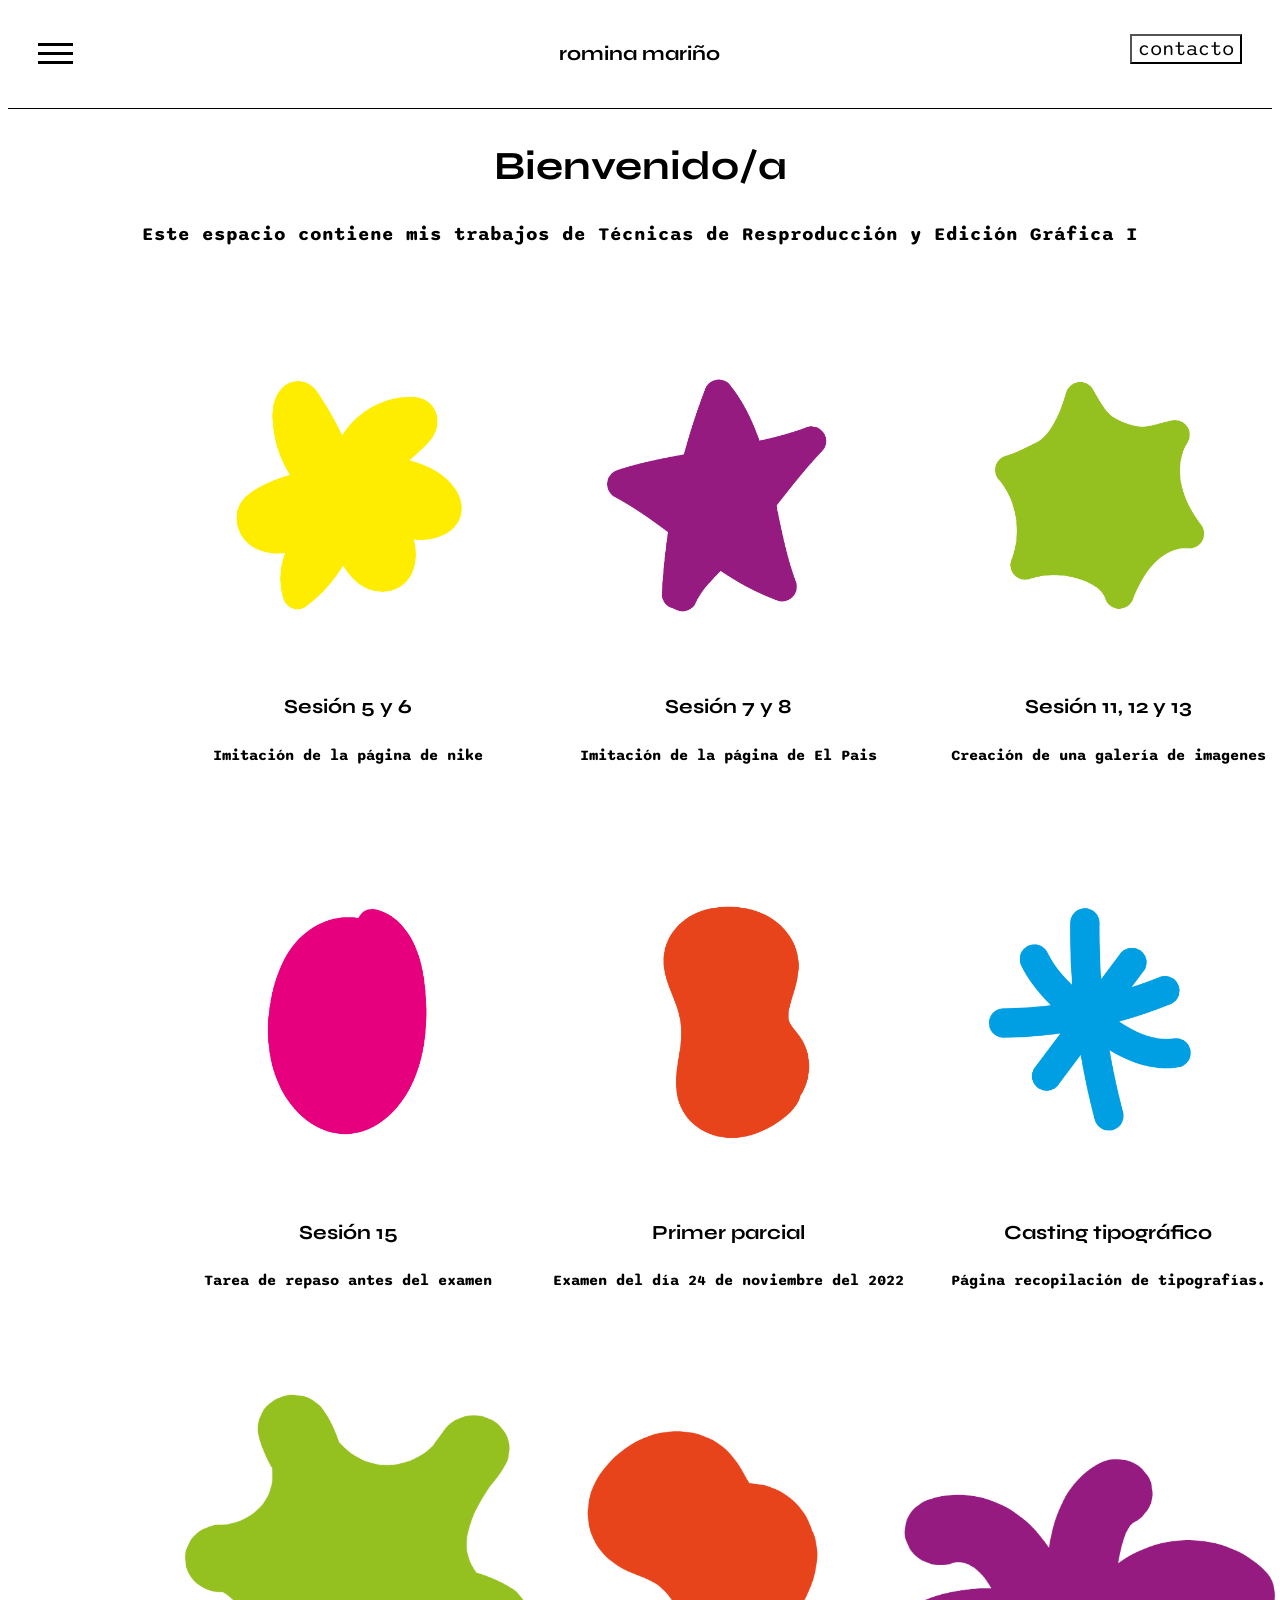
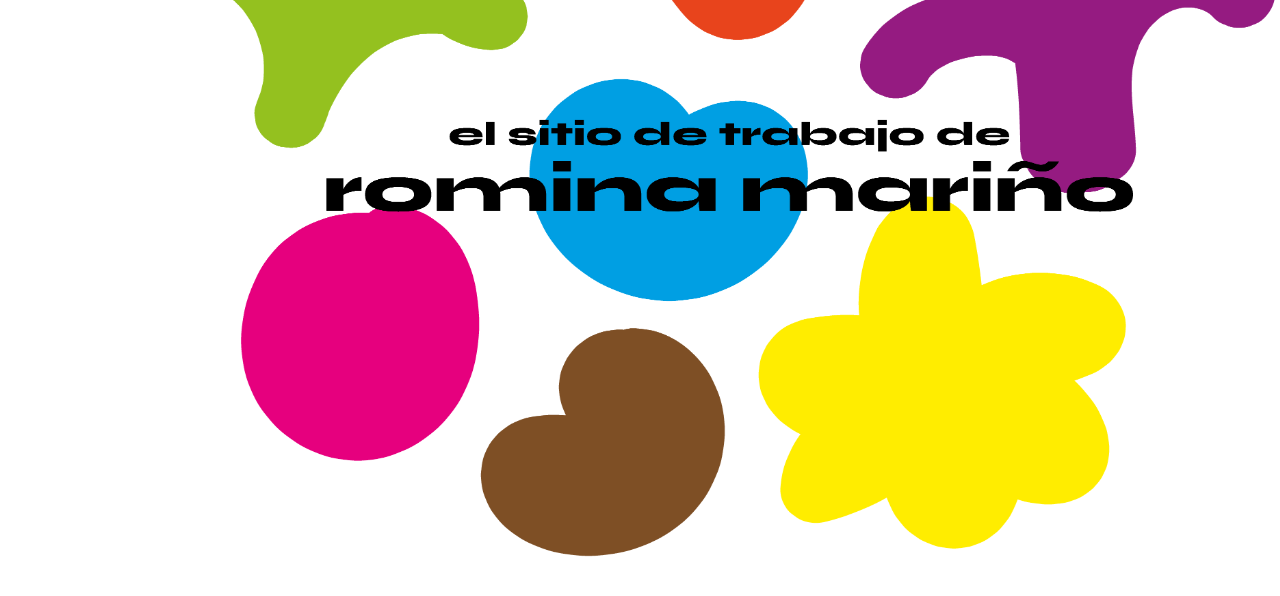
==== index.html @ 1c9a135b "tipografias" ====
<!DOCTYPE html>
<html>

<head>
    <link rel="stylesheet" href="estilo.css">
    <title>Inicio</title>
    <link rel="preconnect" href="https://fonts.googleapis.com">
<link rel="preconnect" href="https://fonts.gstatic.com" crossorigin>
<link href="https://fonts.googleapis.com/css2?family=Sono&family=Space+Mono&family=Syne:wght@800&display=swap" rel="stylesheet">
</head>

<body>

    <div class="encabezado">
        <div class="left">
            <div class="container" onclick="myFunction(this)">
                <div class="bar1"></div>
                <div class="bar2"></div>
                <div class="bar3"></div>
            </div>
        </div>

        <script>
            function myFunction(x) {
                x.classList.toggle("change");
            }
        </script>

        <div class="center">
            <h1>romina mariño</h1>
        </div>
        <div class="right">
            <a class="instagram" href="https://www.instagram.com/romihacecosaschulis/" target="_blank"><button>contacto</button></a>
        </div>
    </div>
    <hr>

    <div class="bienvenida">
        <h2>Bienvenido/a</h2>
        <h3>Este espacio contiene mis trabajos de Técnicas de Resproducción y Edición Gráfica I</h3>

    </div>

    <div class="trabajos1">
        <div class="nike">
            <a href="./nike/index.html" target="_blank"> <img class="zoom"
                src="./img/icono web-05.png"> </a>
            <h4>Sesión 5 y 6</h4>
            <h5>Imitación de la página de nike</h5>
        </div>
        <div class="pais">
            <a href="./pais_RominaMarino/index.html" target="_blank"> <img class="zoom" src="./img/Sin titulo-1.png"> </a>
            <h4>Sesión 7 y 8</h4>
            <h5>Imitación de la página de El Pais</h5>
        </div>
        <div class="galeria">
            <a href="./galeria_RominaMarino/index.html" target="_blank"> <img class="zoom" src="./img/Sin titulo-1-06.png"> </a>
            <h4>Sesión 11, 12 y 13</h4>
            <h5>Creación de una galería de imagenes</h5>
        </div>
        
        </div>
        
        <div class="trabajos2">
            <div class="sesion">
                <a href="./sesion 15/index.html" target="_blank"> <img class="zoom" src="./img/icono-04.png"> </a>
                <h4>Sesión 15</h4>
                <h5>Tarea de repaso antes del examen</h5>
            </div>
            <div class="parcial">
                <a href="./primer parcial/index.html" target="_blank"> <img class="zoom" src="./img/icono-03.png"> </a>
                <h4>Primer parcial</h4>
                <h5>Examen del día 24 de noviembre del 2022</h5>
            </div>
            <div>
                <a href="./tipografias/index.html" target="_blank"> <img class="zoom" src="./img/icono-02.png"> </a>
                <h4>Casting tipográfico</Canvas></h4>
                <h5>Página recopilación de tipografías.</h5>
            </div>
        
        </div>

        <div class="pie">
            <img class="fondo" src="./img/fondo web.png"> </a>
        </div>
    
        
        </body>
        
        </html>
---- estilo.css ----
.container {
  display: inline-block;
  cursor: pointer;
}

.bar1, .bar2, .bar3 {
  width: 35px;
  height: 3px;
  background-color: black;
  margin: 6px 0;
  transition: 0.4s;
}

.change .bar1 {
  transform: translate(0, 11px) rotate(-45deg);
}

.change .bar2 {
    opacity: 0;
}

.change .bar3 {
  transform: translate(0, -11px) rotate(45deg);
}

h1 {
    font-family: 'Syne', sans-serif;
    font-size: 20px;
    color: black;
}

button {
    font-family: 'Sono', sans-serif;
    background-color: white;
    font-size: 20px;
    color: black;
    margin-bottom: 10px;
}

.encabezado {
    display: flex;
    padding-top: 20px;
    padding-bottom: 20px;
}
.center {
    flex: 1;
    display: flex;
    justify-content: center;
}
.left {
    flex: 1;
    display: flex;
    justify-content: left;
    align-items: center;
    padding-left: 30px;
}
.right {
    flex: 1;
    display: flex;
    justify-content: right;
    align-items: center;
    padding-right: 30px;
}


hr {
    height:1px;
    border-width:0;
    color: black;
    background-color: black;
}

h2 {
    font-family: 'Syne', sans-serif;
    font-size: 40px;
    color: black;
    text-align: center;
}

h3 {
    font-family: 'Sono', sans-serif;
    font-size: 20 px;
    text-align: center;
}

.trabajos1 {
    display: flex;
    padding-top: 50px;
    text-align: center;
    justify-content: space-between;
    padding-left: 150px;
    padding-right: 150px;
} 

.zoom:hover {
  animation-name: spin;
  animation-duration: 5000ms;
  animation-iteration-count: infinite;
  animation-timing-function: linear; 
  cursor: pointer;
}

@keyframes spin {
    from {
        transform:rotate(0deg);
    }
    to {
        transform:rotate(360deg);
    }
}


h4 {
    font-family: 'Syne', sans-serif;
    font-size: 20px;
}

h5 {
    font-family: 'Sono', sans-serif;
    font-size: 15px;
}

.zoom {
    width: 350px;
    height: 350px;
    padding-left: 15px;
    padding-right: 15px;
}

.trabajos2 {
    display: flex;
    padding-top: 50px;
    text-align: center;
    justify-content: space-between;
    padding-left: 150px;
    padding-right: 150px;
} 

.fondo {
    width: 1200px;
    height: 800px;
    padding-top: 70px;
    padding-left: 120px;
    padding-right: 30px;
}
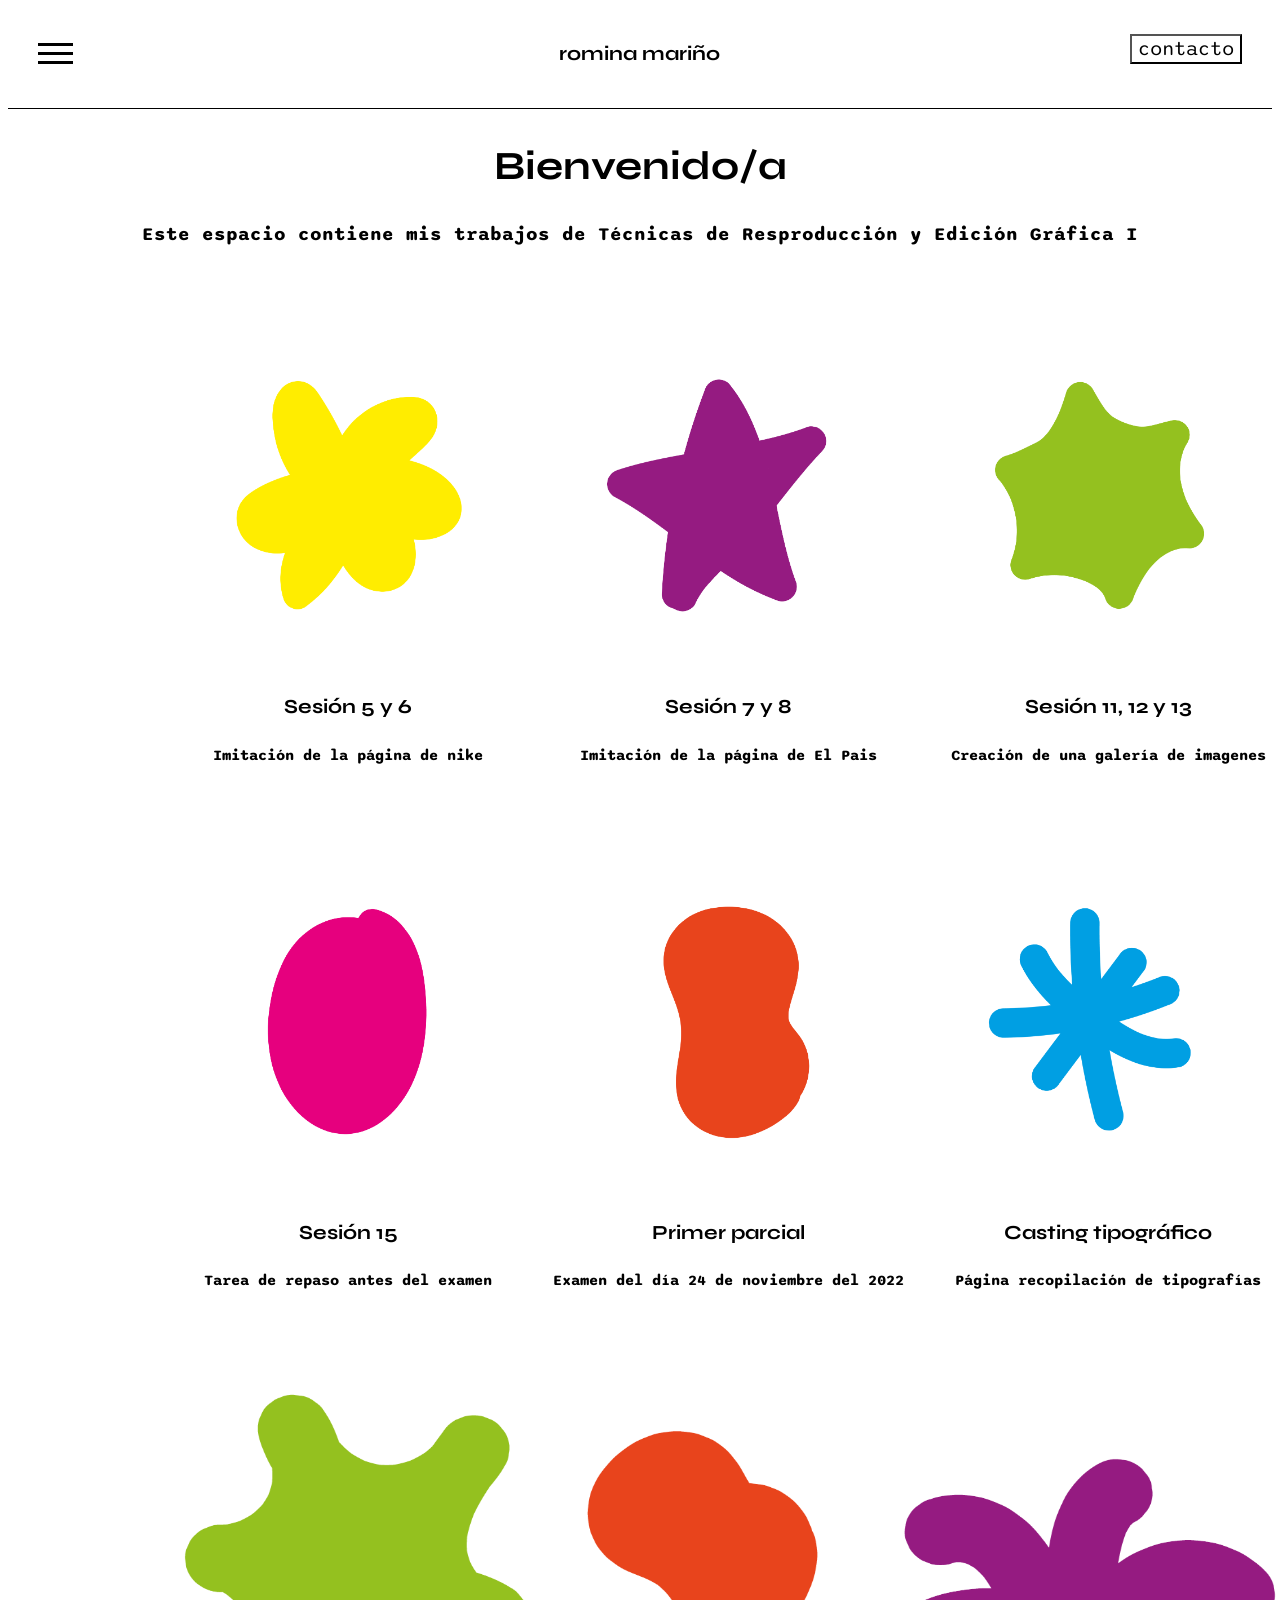
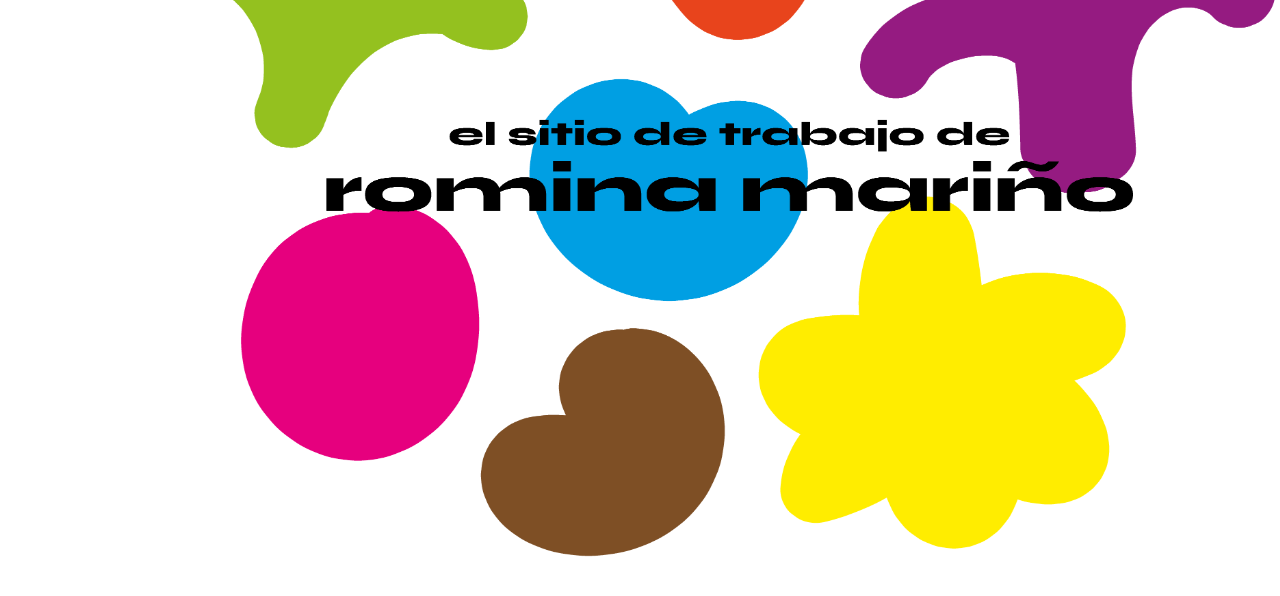
==== commit 73d535d0: "sin punto" ====
--- a/index.html
+++ b/index.html
@@ -75,7 +75,7 @@
             <div>
                 <a href="./tipografias/index.html" target="_blank"> <img class="zoom" src="./img/icono-02.png"> </a>
                 <h4>Casting tipográfico</Canvas></h4>
-                <h5>Página recopilación de tipografías.</h5>
+                <h5>Página recopilación de tipografías</h5>
             </div>
         
         </div>
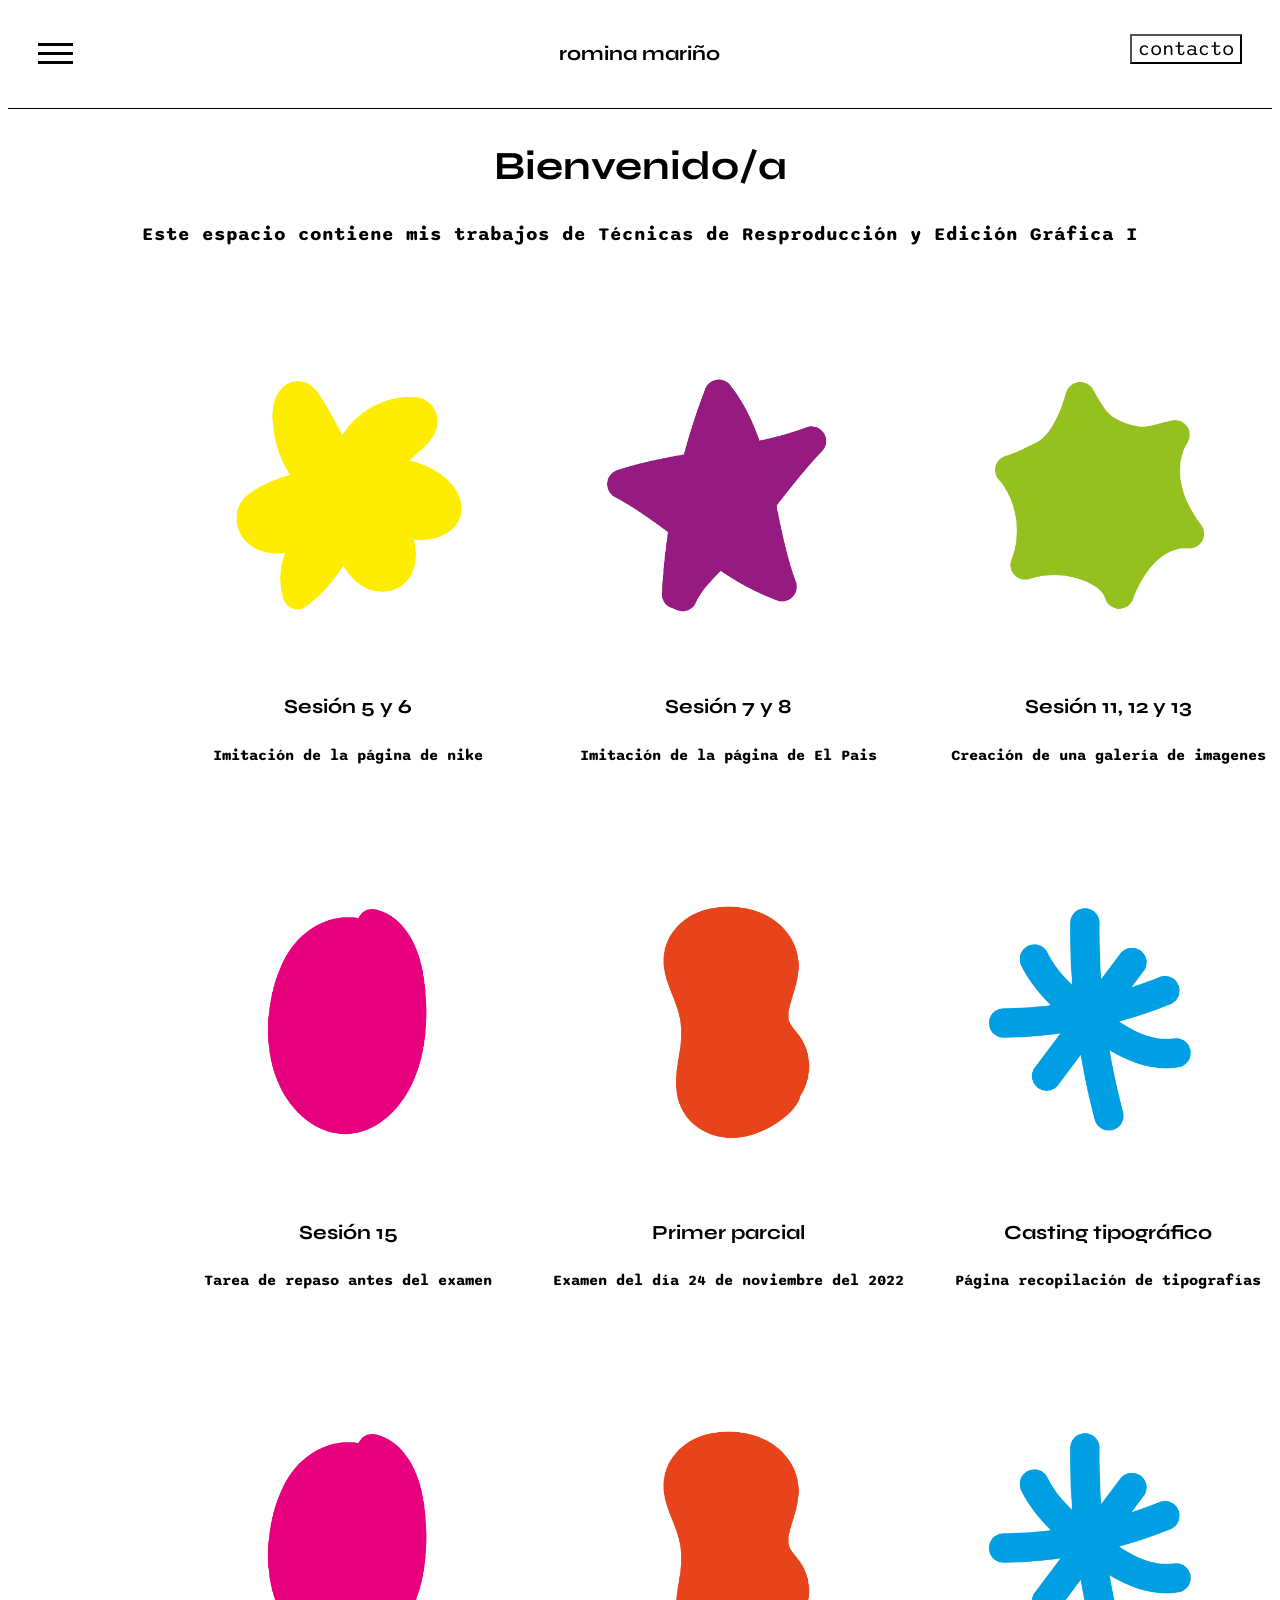
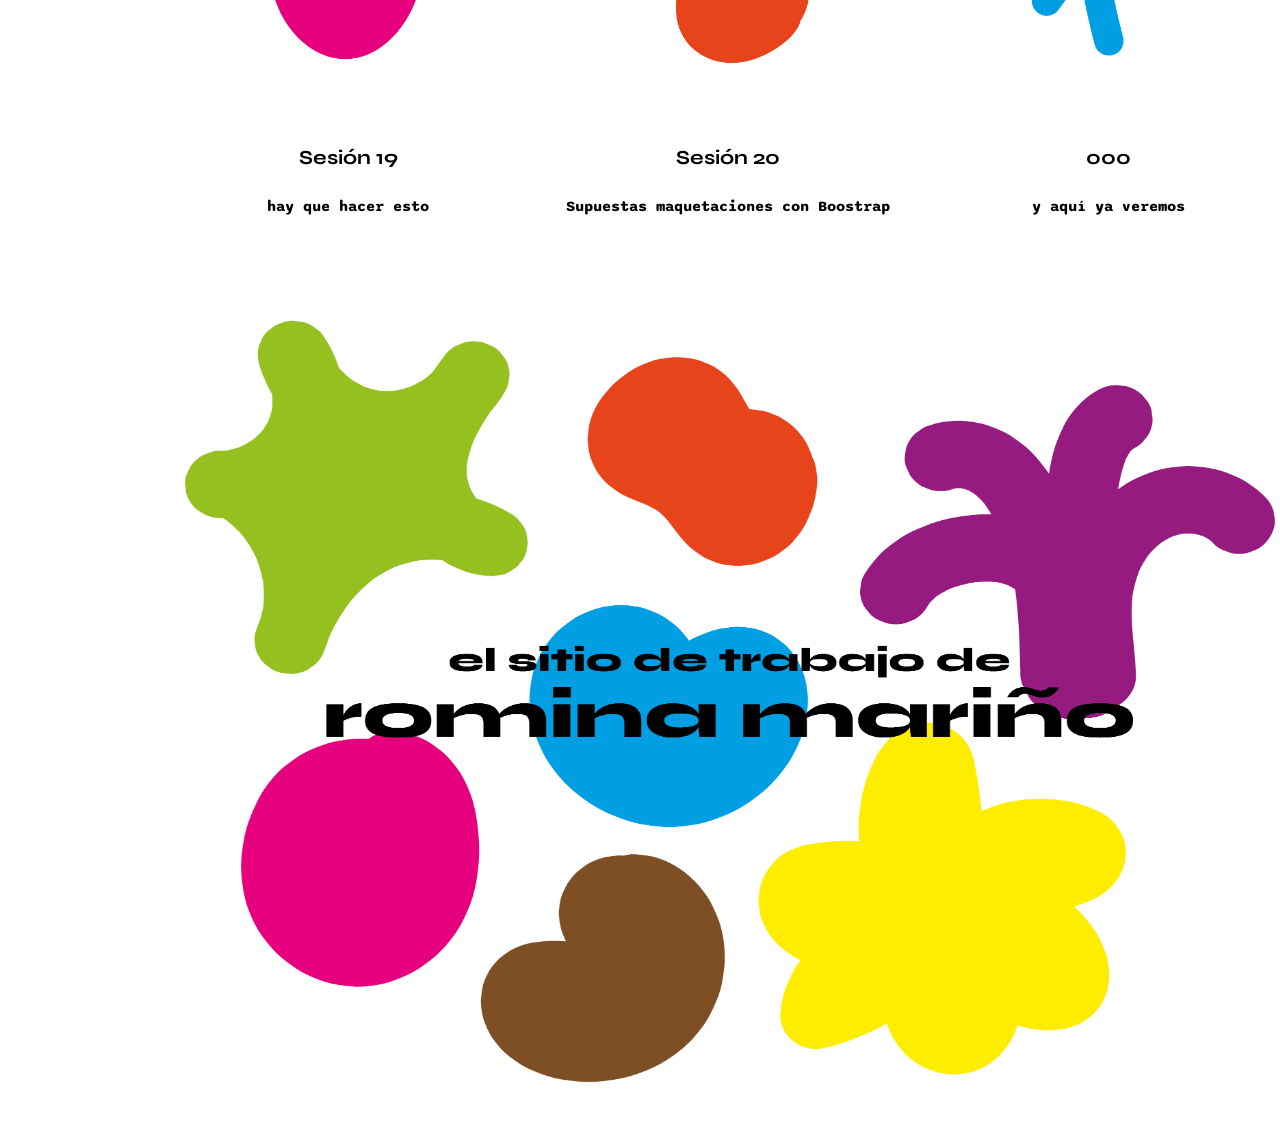
==== commit 5c533648: "dominguito" ====
--- a/index.html
+++ b/index.html
@@ -80,6 +80,25 @@
         
         </div>
 
+        <div class="trabajos3">
+            <div class="sesion">
+                <a href="" target="_blank"> <img class="zoom" src="./img/icono-04.png"> </a>
+                <h4>Sesión 19</h4>
+                <h5>hay que hacer esto</h5>
+            </div>
+            <div class="parcial">
+                <a href="./sesion 20/index.html" target="_blank"> <img class="zoom" src="./img/icono-03.png"> </a>
+                <h4>Sesión 20</h4>
+                <h5>Supuestas maquetaciones con Boostrap</h5>
+            </div>
+            <div>
+                <a href="" target="_blank"> <img class="zoom" src="./img/icono-02.png"> </a>
+                <h4>000</Canvas></h4>
+                <h5>y aquí ya veremos</h5>
+            </div>
+        
+        </div>
+
         <div class="pie">
             <img class="fondo" src="./img/fondo web.png"> </a>
         </div>
--- a/estilo.css
+++ b/estilo.css
@@ -144,3 +144,11 @@
     padding-right: 30px;
 }
 
+.trabajos3 {
+    display: flex;
+    padding-top: 50px;
+    text-align: center;
+    justify-content: space-between;
+    padding-left: 150px;
+    padding-right: 150px;
+} 
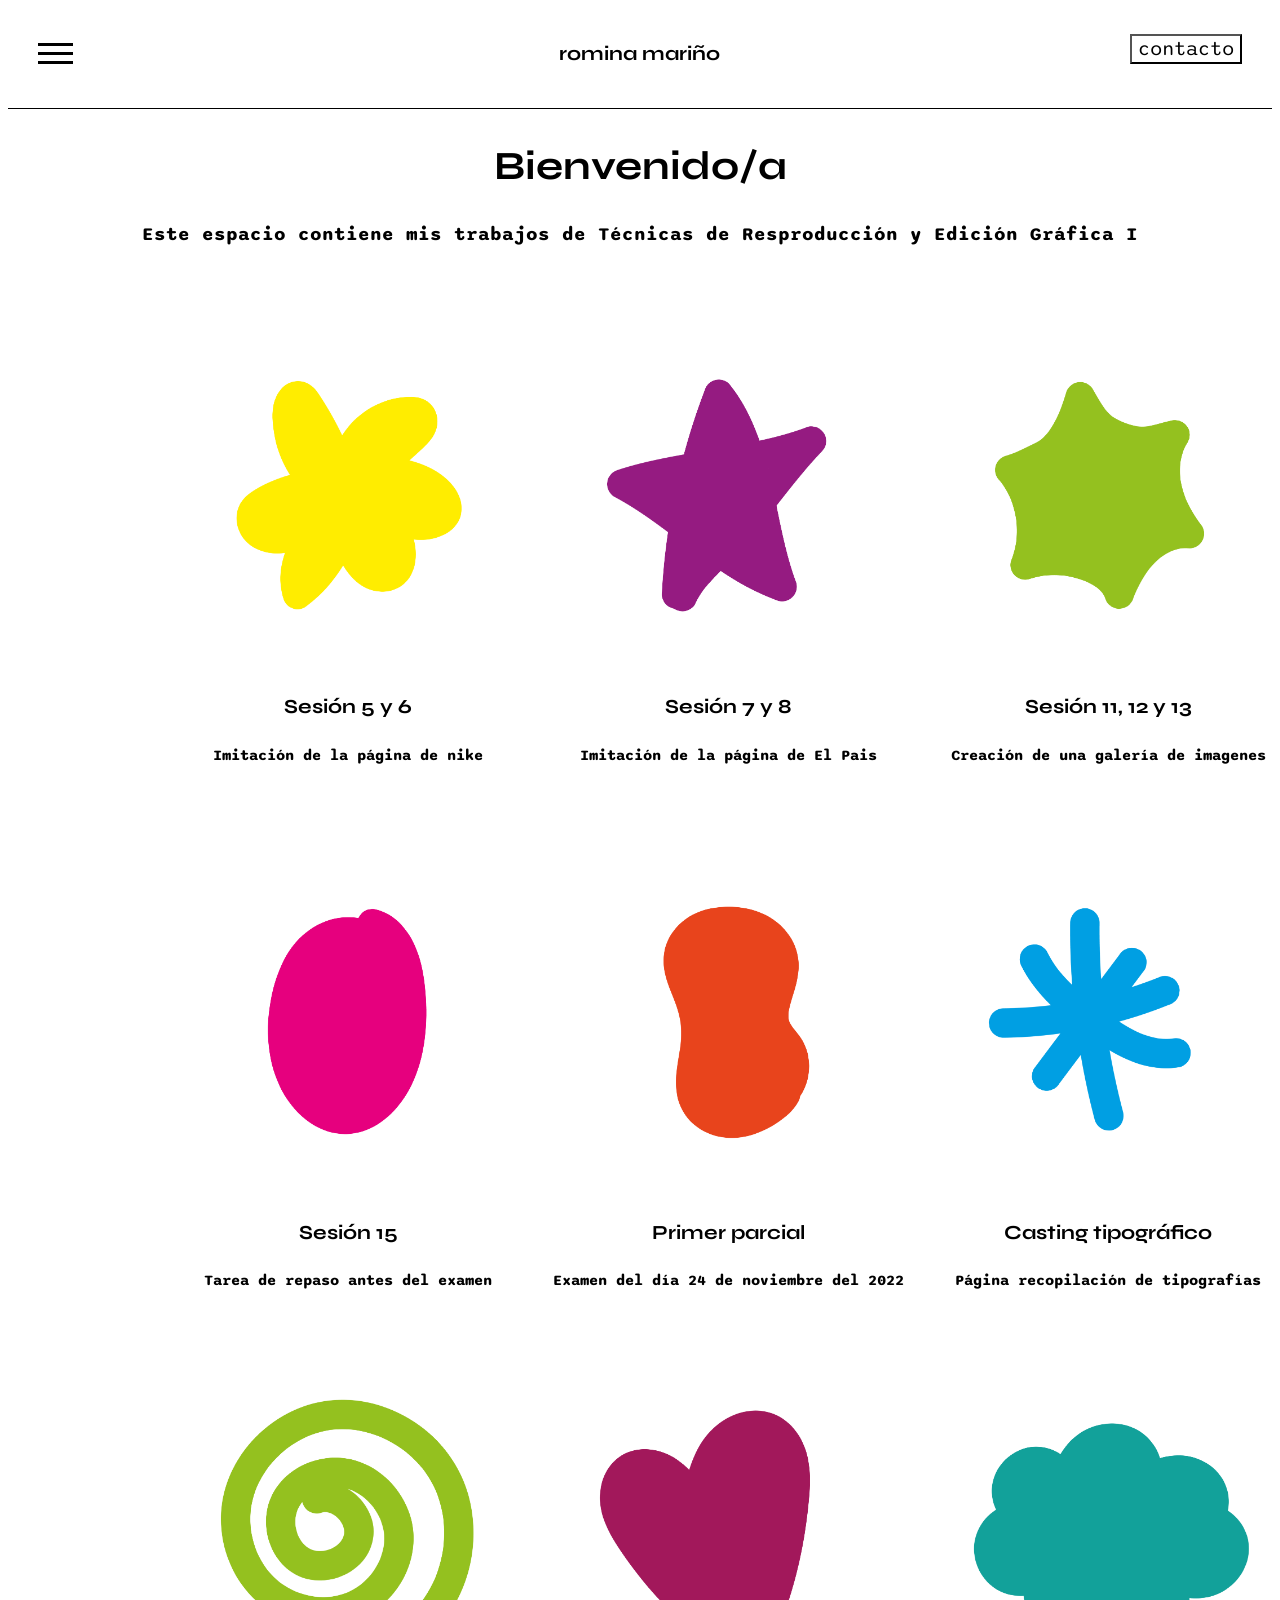
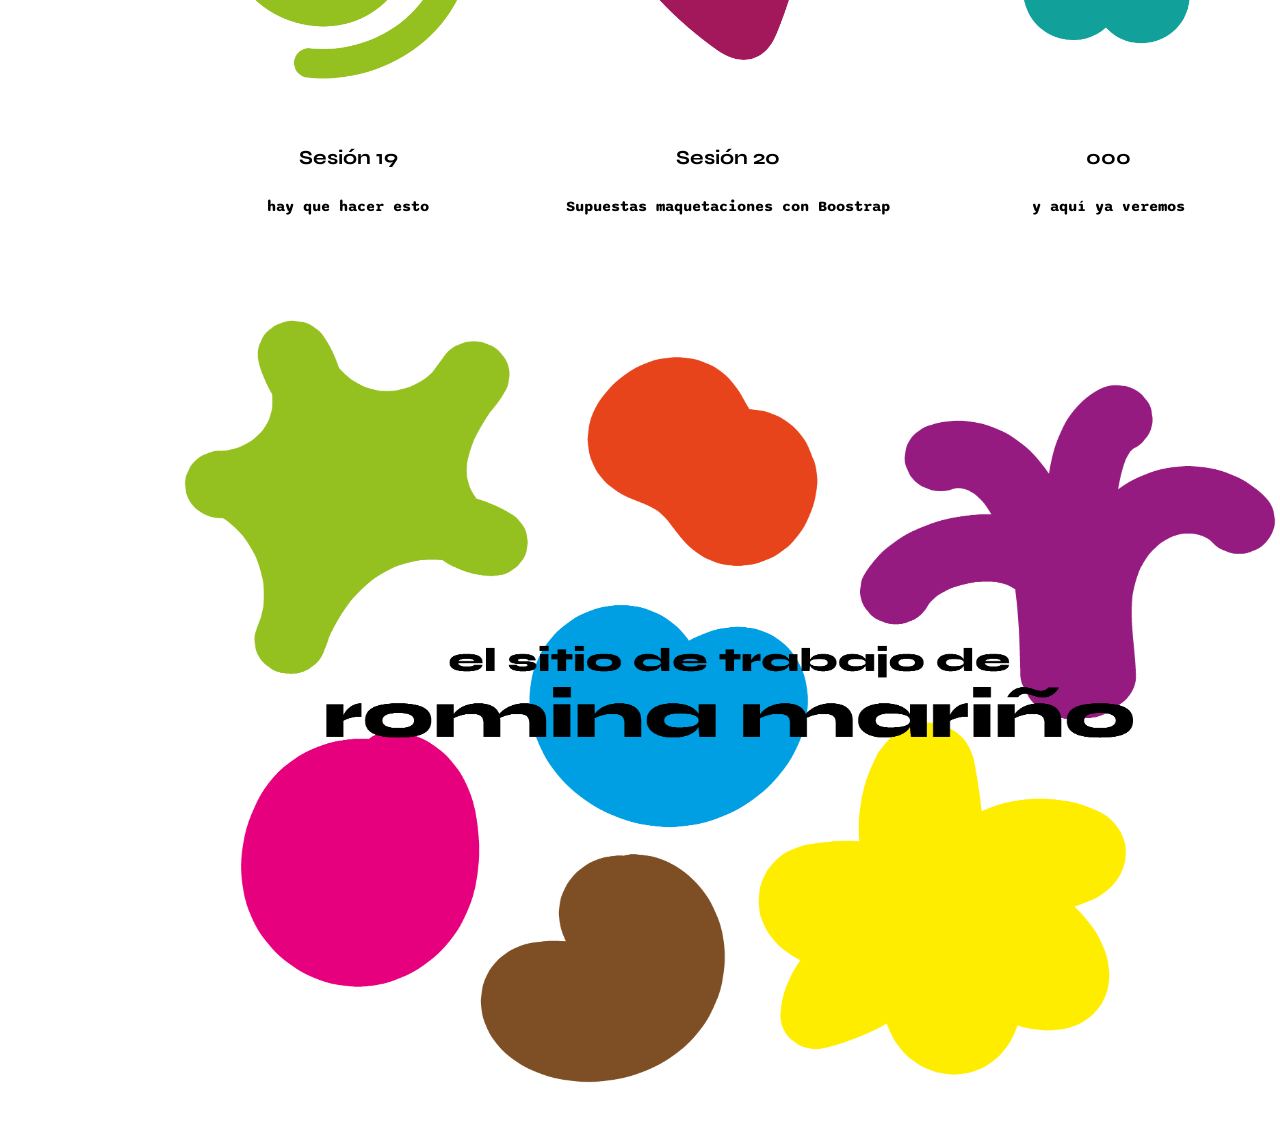
==== commit ecb025f9: "nuevos iconos" ====
--- a/index.html
+++ b/index.html
@@ -82,17 +82,17 @@
 
         <div class="trabajos3">
             <div class="sesion">
-                <a href="" target="_blank"> <img class="zoom" src="./img/icono-04.png"> </a>
+                <a href="" target="_blank"> <img class="zoom" src="./img/icono_7.png"> </a>
                 <h4>Sesión 19</h4>
                 <h5>hay que hacer esto</h5>
             </div>
             <div class="parcial">
-                <a href="./sesion 20/index.html" target="_blank"> <img class="zoom" src="./img/icono-03.png"> </a>
+                <a href="./sesion 20/index.html" target="_blank"> <img class="zoom" src="./img/icono_8.png"> </a>
                 <h4>Sesión 20</h4>
                 <h5>Supuestas maquetaciones con Boostrap</h5>
             </div>
             <div>
-                <a href="" target="_blank"> <img class="zoom" src="./img/icono-02.png"> </a>
+                <a href="" target="_blank"> <img class="zoom" src="./img/icono_9.png"> </a>
                 <h4>000</Canvas></h4>
                 <h5>y aquí ya veremos</h5>
             </div>
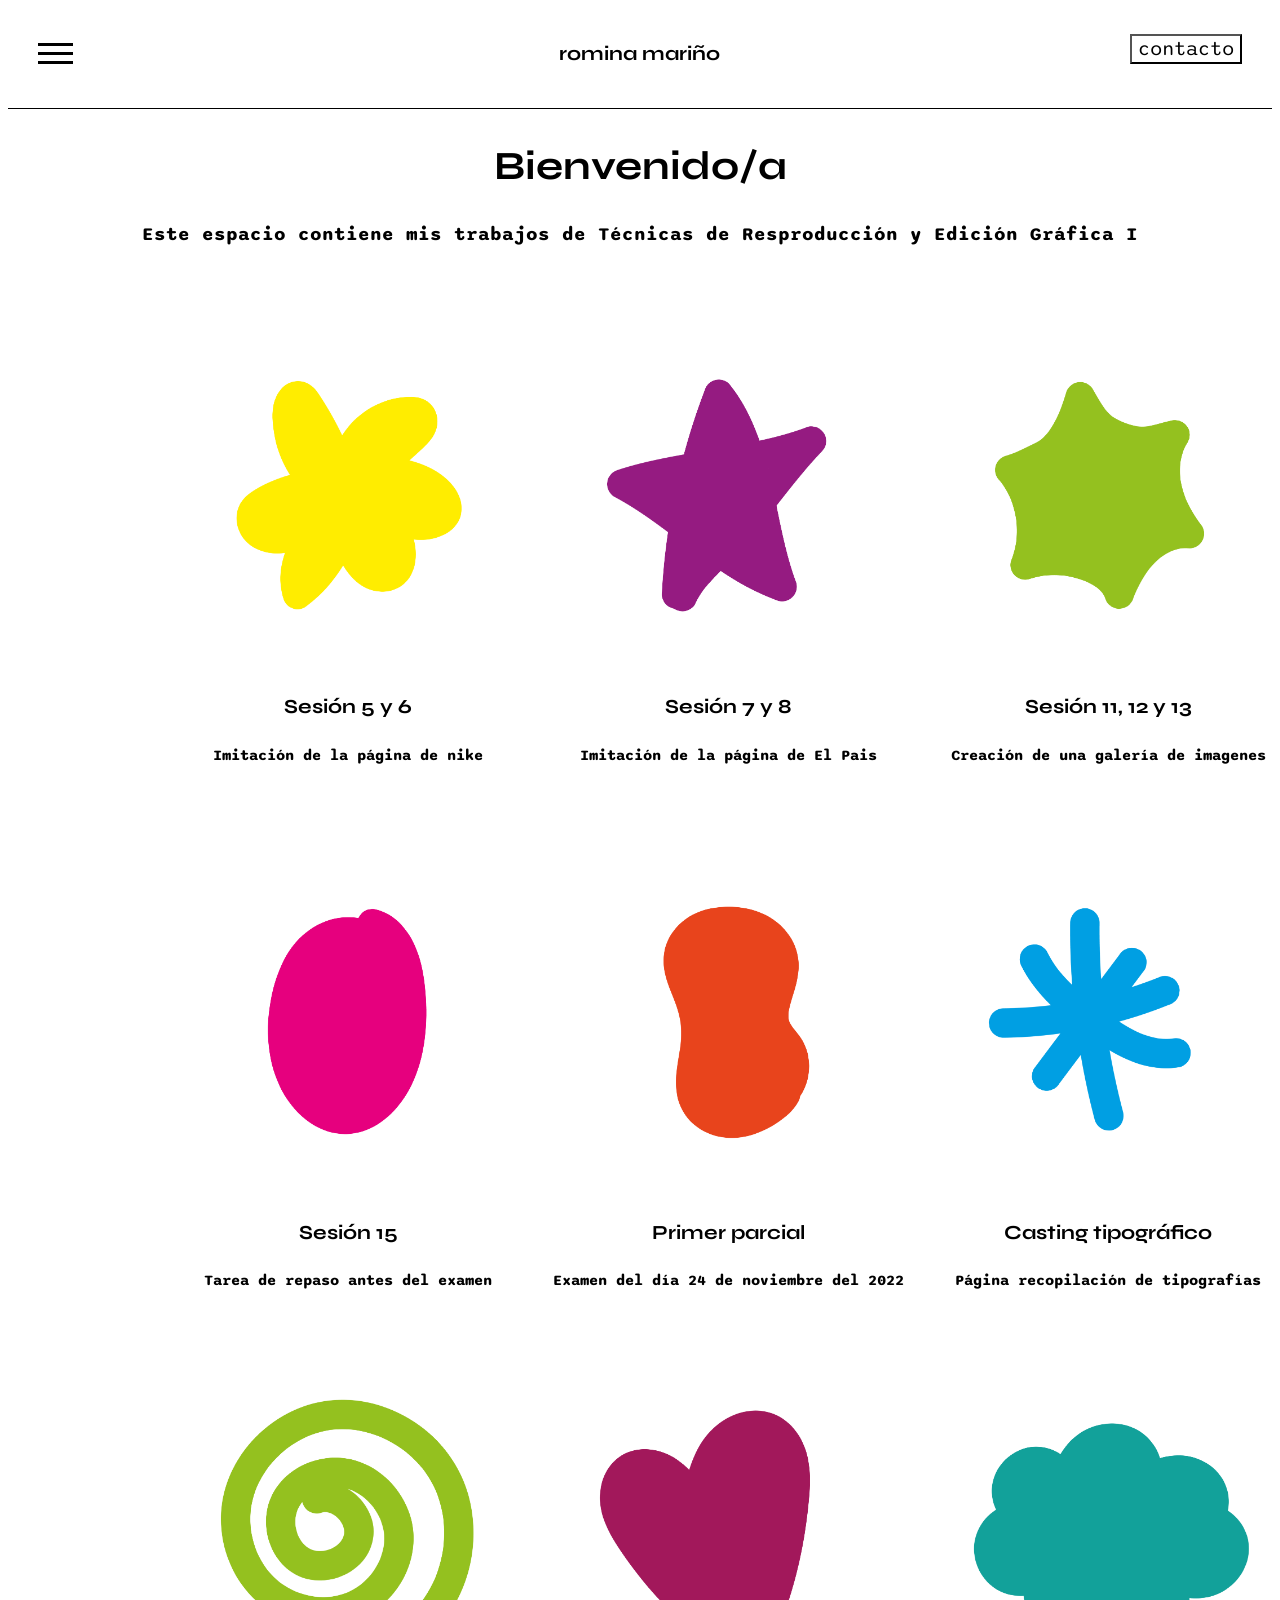
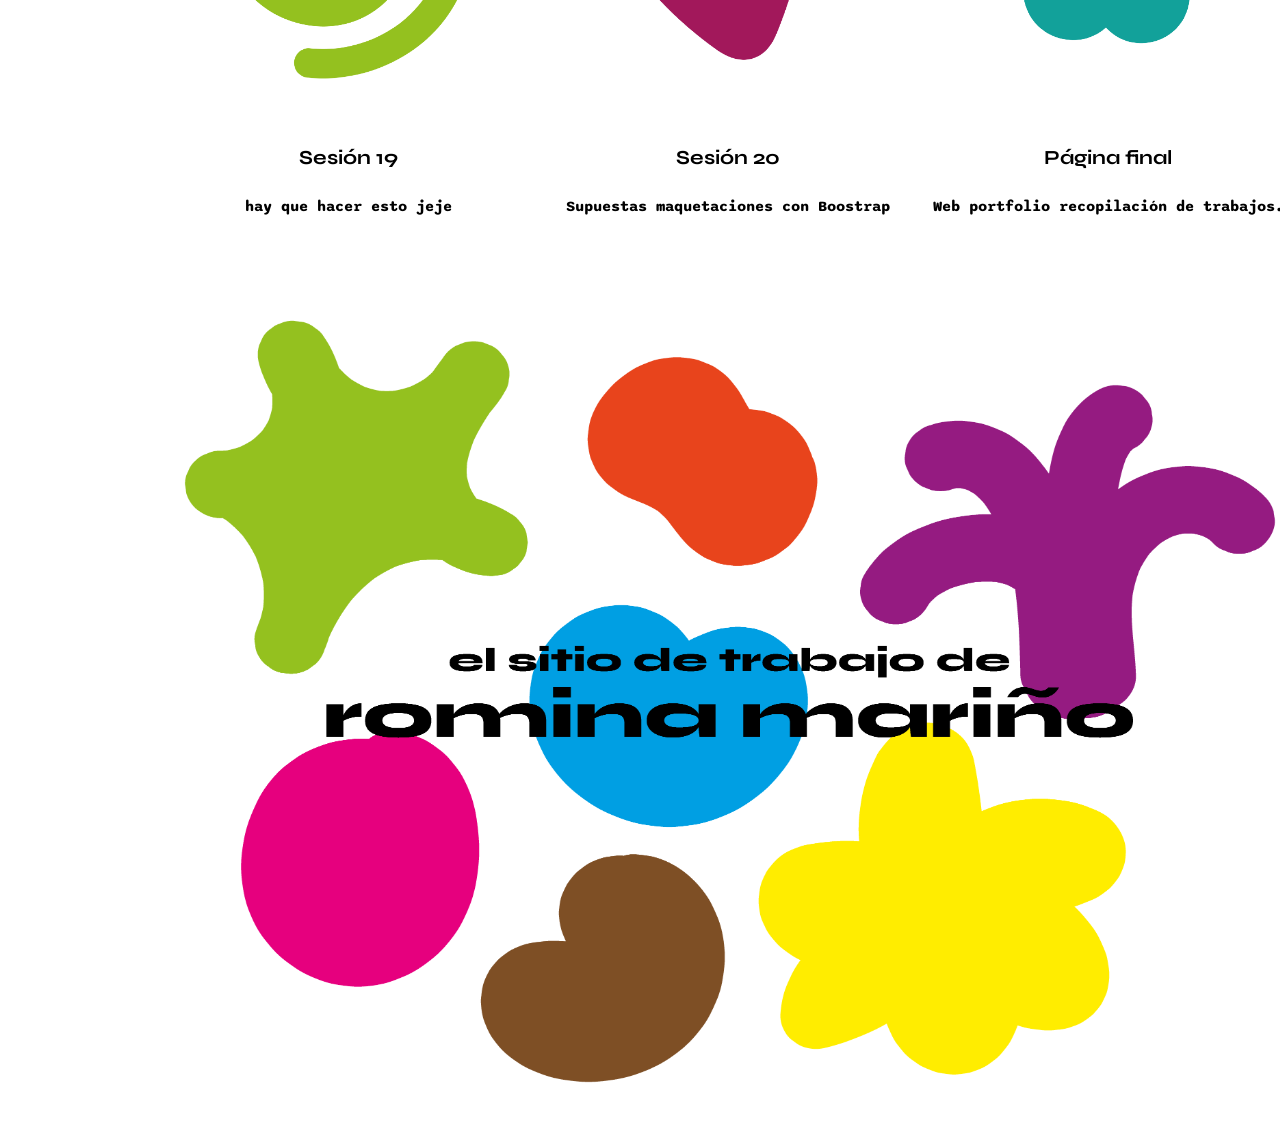
==== commit c657cbb4: "enlaces nuevos" ====
--- a/index.html
+++ b/index.html
@@ -84,7 +84,7 @@
             <div class="sesion">
                 <a href="" target="_blank"> <img class="zoom" src="./img/icono_7.png"> </a>
                 <h4>Sesión 19</h4>
-                <h5>hay que hacer esto</h5>
+                <h5>hay que hacer esto jeje</h5>
             </div>
             <div class="parcial">
                 <a href="./sesion 20/index.html" target="_blank"> <img class="zoom" src="./img/icono_8.png"> </a>
@@ -92,9 +92,9 @@
                 <h5>Supuestas maquetaciones con Boostrap</h5>
             </div>
             <div>
-                <a href="" target="_blank"> <img class="zoom" src="./img/icono_9.png"> </a>
-                <h4>000</Canvas></h4>
-                <h5>y aquí ya veremos</h5>
+                <a href="./web final/index_porfolio.html" target="_blank"> <img class="zoom" src="./img/icono_9.png"> </a>
+                <h4>Página final</Canvas></h4>
+                <h5>Web portfolio recopilación de trabajos.</h5>
             </div>
         
         </div>
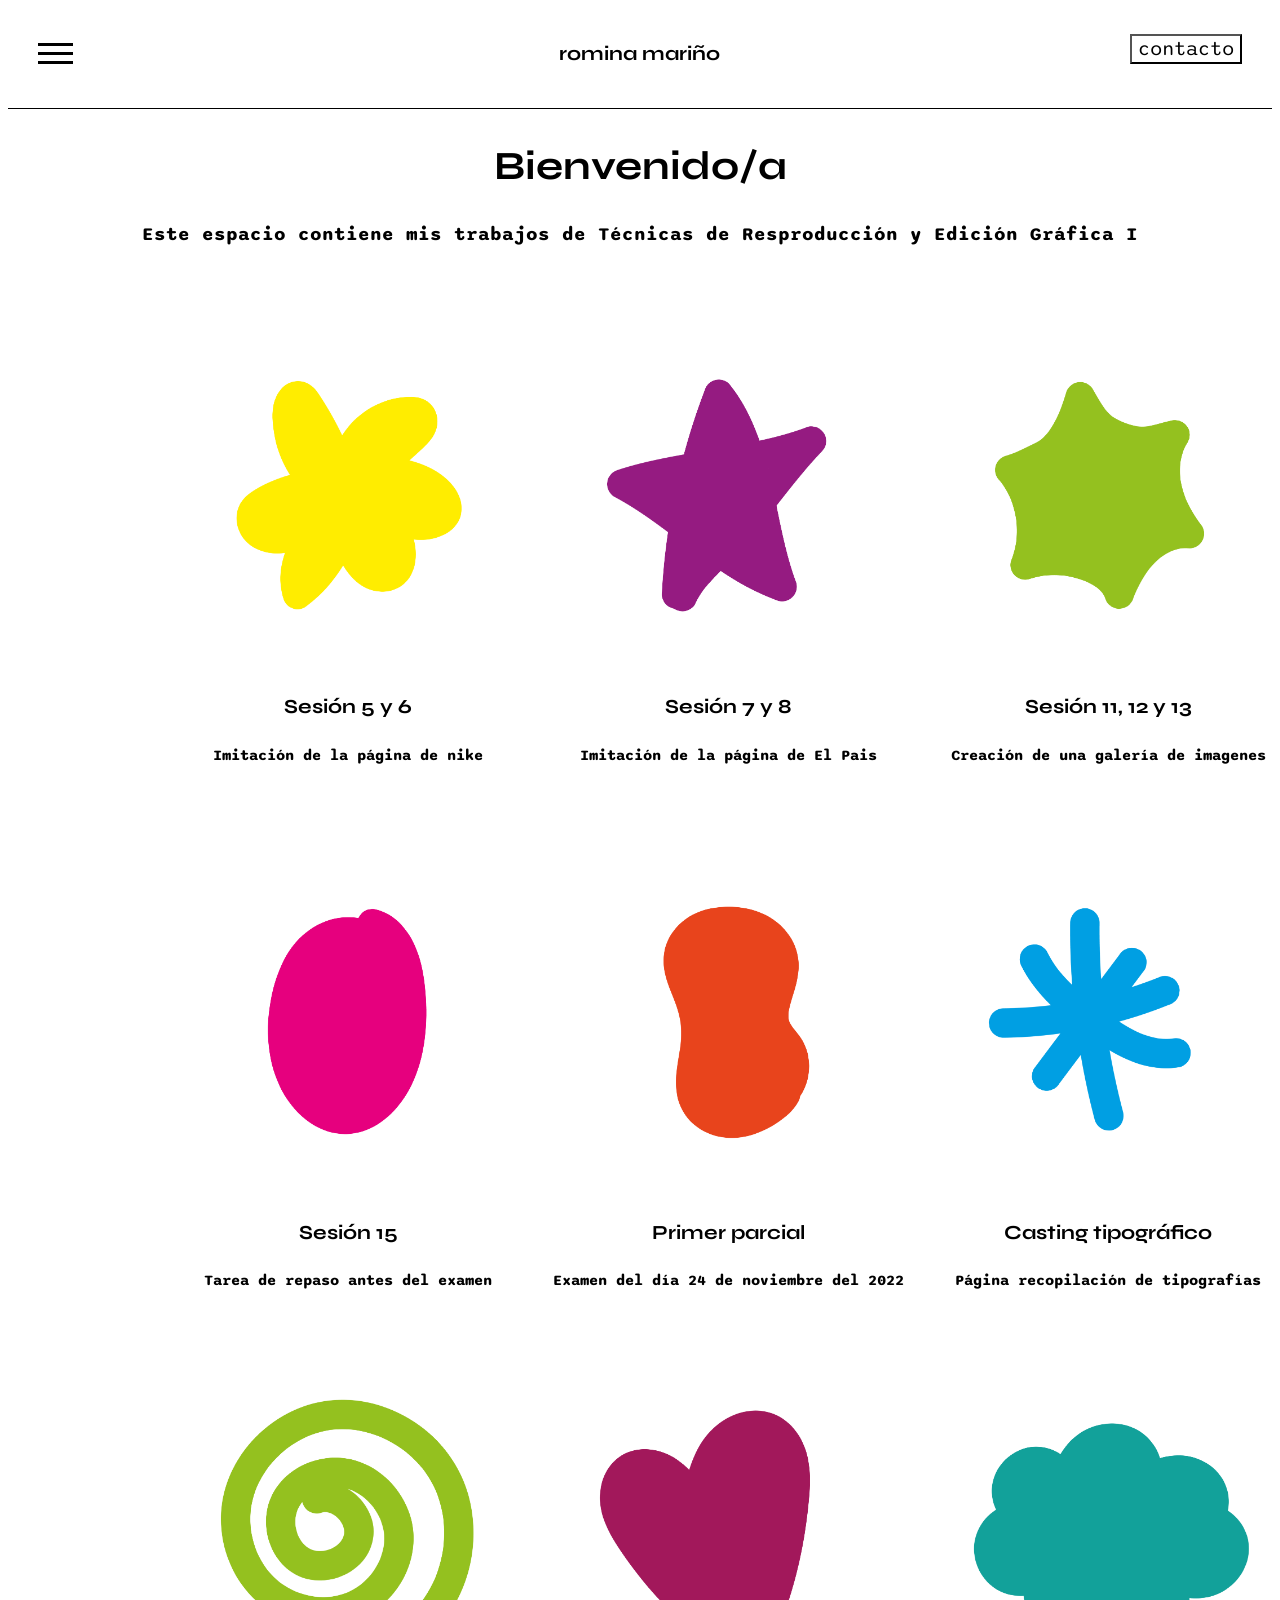
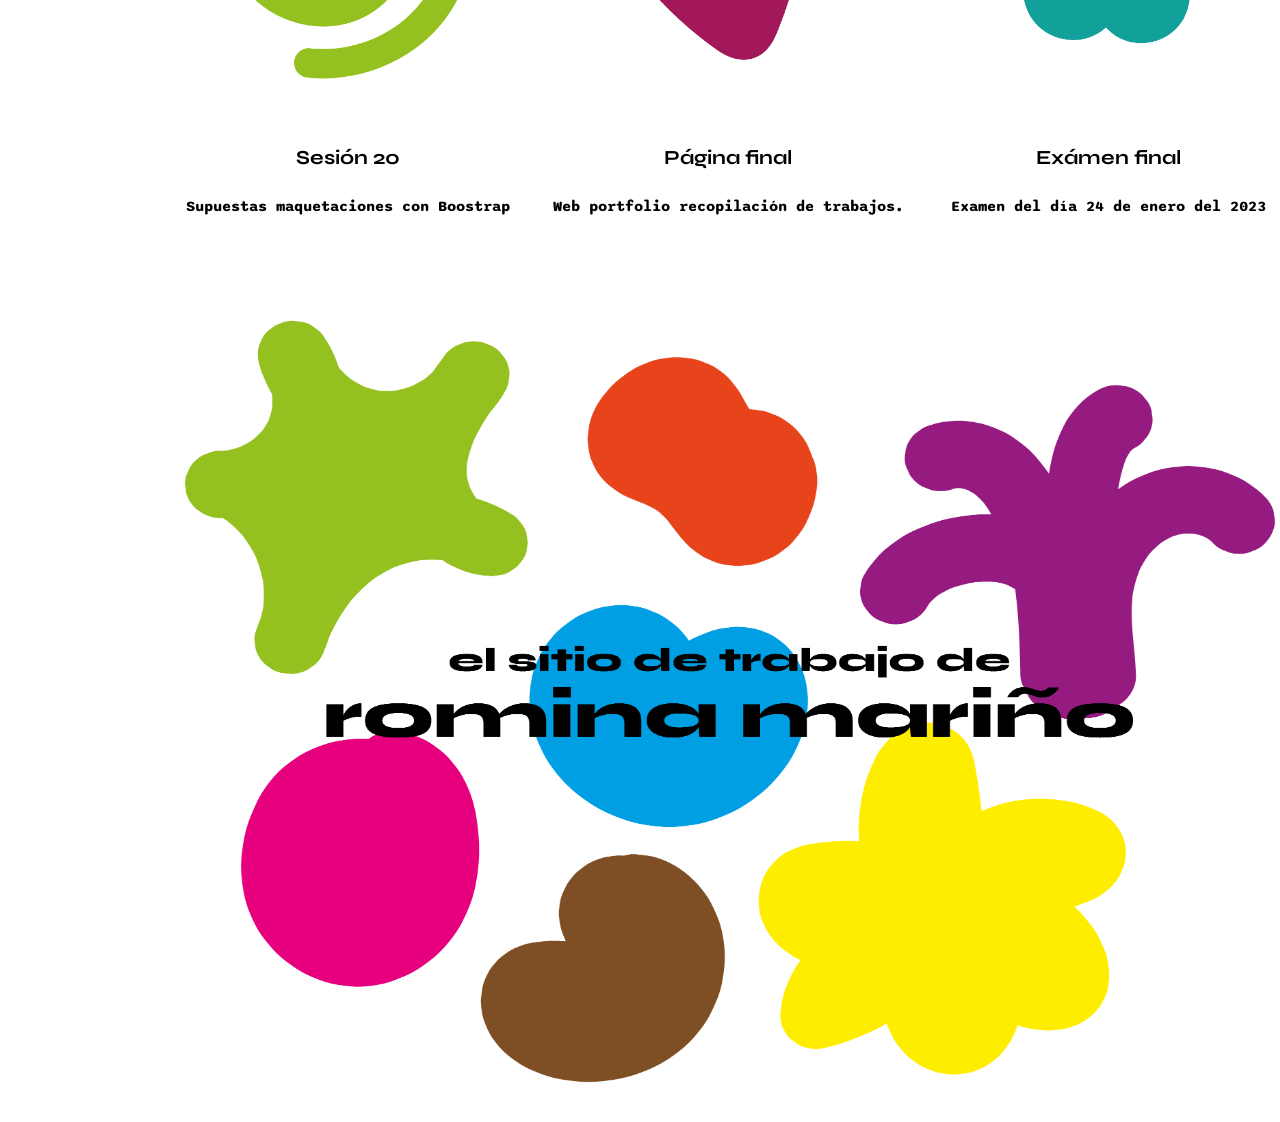
==== commit db26fa41: "examen" ====
--- a/index.html
+++ b/index.html
@@ -82,19 +82,19 @@
 
         <div class="trabajos3">
             <div class="sesion">
-                <a href="" target="_blank"> <img class="zoom" src="./img/icono_7.png"> </a>
-                <h4>Sesión 19</h4>
-                <h5>hay que hacer esto jeje</h5>
-            </div>
-            <div class="parcial">
-                <a href="./sesion 20/index.html" target="_blank"> <img class="zoom" src="./img/icono_8.png"> </a>
-                <h4>Sesión 20</h4>
+                <a href="./sesion 20/index.html" target="_blank"> <img class="zoom" src="./img/icono_7.png"> </a>
+                <h4>Sesión 20</Canvas></h4>
                 <h5>Supuestas maquetaciones con Boostrap</h5>
             </div>
-            <div>
-                <a href="./web final/index_porfolio.html" target="_blank"> <img class="zoom" src="./img/icono_9.png"> </a>
+            <div class="webfinal">
+                <a href="./web final/index_porfolio.html" target="_blank"> <img class="zoom" src="./img/icono_8.png"> </a>
                 <h4>Página final</Canvas></h4>
                 <h5>Web portfolio recopilación de trabajos.</h5>
+            </div>
+            <div class="examen">
+                <a href="..." target="_blank"> <img class="zoom" src="./img/icono_9.png"> </a>
+                <h4>Exámen final</Canvas></h4>
+                <h5>Examen del día 24 de enero del 2023</h5>
             </div>
         
         </div>
